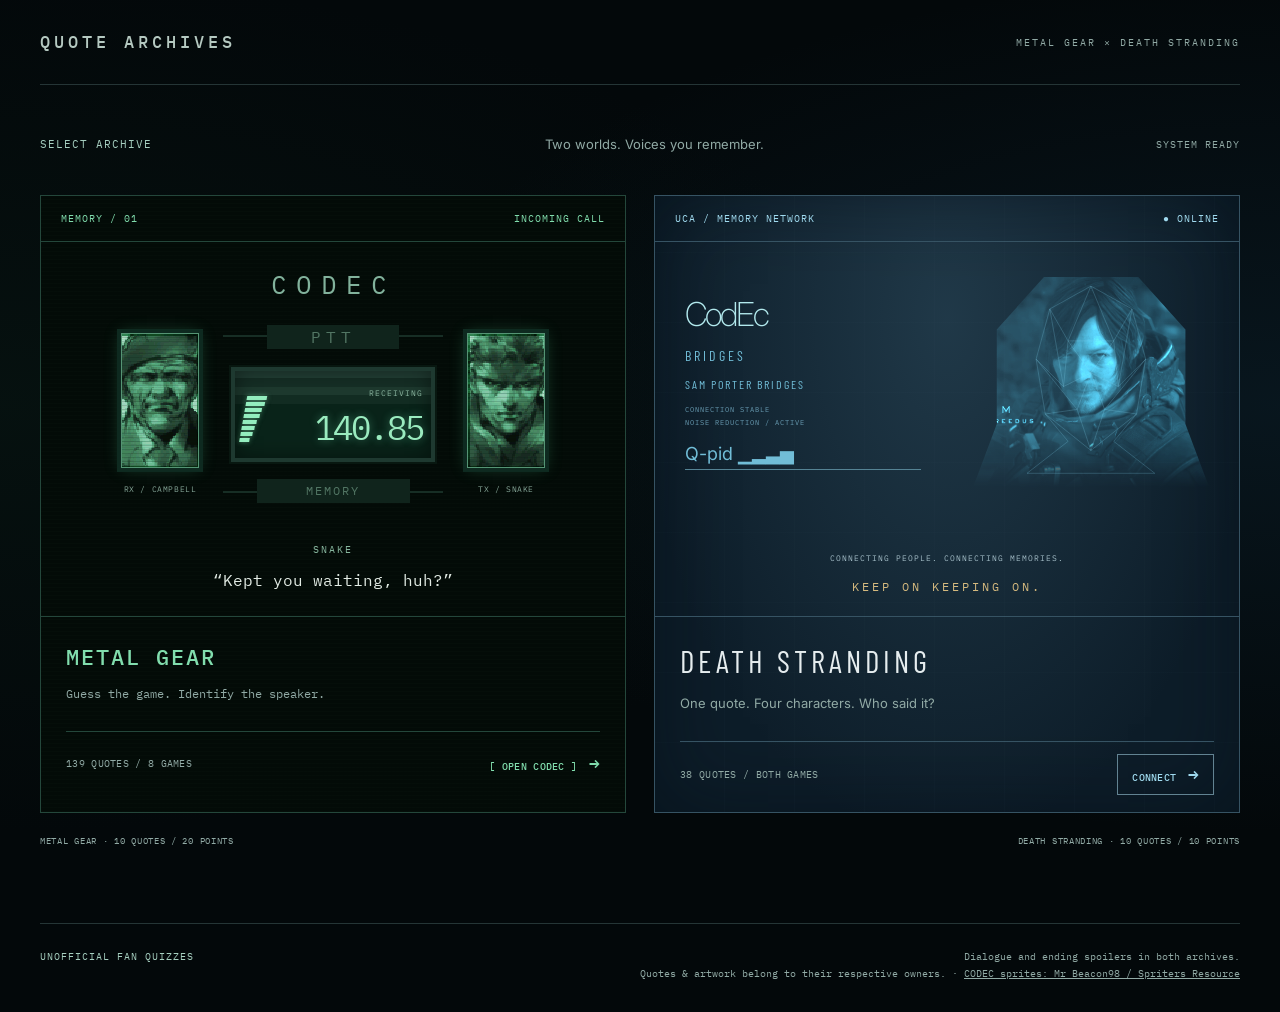
==== index.html @ 66cb231f "Publish latest quote quizzes" ====
<!doctype html><html lang="en"><head><meta charset="UTF-8"><meta name="viewport" content="width=device-width,initial-scale=1"><title>Metal Gear & Death Stranding — Quote Archives</title><meta name="description" content="Open the Metal Gear CODEC quiz or connect to the Death Stranding character quiz."><link rel="stylesheet" href="style.css"><link rel="stylesheet" href="menu.css"></head><body><div class="shell"><header><a class="brand" href="./">QUOTE ARCHIVES</a><span class="edition">METAL GEAR × DEATH STRANDING</span></header><main><div class="menu-heading"><span class="eyebrow">SELECT ARCHIVE</span><p>Two worlds. Voices you remember.</p><span class="session">SYSTEM READY</span></div><div class="archive-grid"><a class="archive-card metal" href="metal-gear.html" aria-label="Play the Metal Gear quote quiz"><div class="card-top"><span>MEMORY / 01</span><span>INCOMING CALL</span></div><div class="codec-title">CODEC</div><div class="menu-codec" aria-hidden="true"><div class="portrait-wrap"><div class="portrait campbell"></div><span>RX / CAMPBELL</span></div><div class="radio"><div class="radio-label">PTT</div><div class="frequency-screen"><div class="signal-level"><i></i><i></i><i></i><i></i><i></i><i></i><i></i><i></i></div><div class="frequency"><span>RECEIVING</span><strong>140.85</strong></div></div><div class="radio-label memory">MEMORY</div></div><div class="portrait-wrap"><div class="portrait snake"></div><span>TX / SNAKE</span></div></div><div class="codec-dialogue" aria-hidden="true"><span>SNAKE</span><p>“Kept you waiting, huh?”</p></div><div class="card-content"><h2>METAL GEAR</h2><p>Guess the game. Identify the speaker.</p><div class="card-bottom"><span>139 QUOTES / 8 GAMES</span><strong>[ OPEN CODEC ] <span aria-hidden="true">→</span></strong></div></div></a><a class="archive-card stranding" href="death-stranding.html" aria-label="Play the Death Stranding character quote quiz"><div class="card-top"><span>UCA / MEMORY NETWORK</span><span>● ONLINE</span></div><div class="bridges-interface menu-ds-codec" aria-hidden="true"><div class="menu-ds-readout"><strong>CodEc</strong><span>BRIDGES</span><b>SAM PORTER BRIDGES</b><small>CONNECTION STABLE<br>NOISE REDUCTION / ACTIVE</small><em>Q-pid ▁▂▃▅</em></div><div class="menu-projection"><img src="sam-porter-bridges.png" alt=""><svg viewBox="0 0 180 230"><path d="M90 10L45 35 30 90 40 150 65 180 20 215H160L115 180 140 150 150 90 135 35ZM90 10L65 70 45 35 60 120 30 90 75 145 40 150 90 190 140 150 105 145 150 90 120 120 135 35 115 70 90 10M65 70L115 70 90 105 65 70 60 120 90 105 75 145 90 190 105 145 90 105 120 120 115 70"/></svg></div></div><div class="strand-dialogue" aria-hidden="true"><span>CONNECTING PEOPLE. CONNECTING MEMORIES.</span><p>KEEP ON KEEPING ON.</p></div><div class="card-content"><h2>DEATH STRANDING</h2><p>One quote. Four characters. Who said it?</p><div class="card-bottom"><span>38 QUOTES / BOTH GAMES</span><strong>CONNECT <span aria-hidden="true">→</span></strong></div></div></a></div><div class="menu-footnote"><span>METAL GEAR · 10 QUOTES / 20 POINTS</span><span>DEATH STRANDING · 10 QUOTES / 10 POINTS</span></div></main><footer><span>UNOFFICIAL FAN QUIZZES</span><span>Dialogue and ending spoilers in both archives.<br>Quotes & artwork belong to their respective owners. · <a href="https://www.spriters-resource.com/playstation/mgs/asset/200918/">CODEC sprites: Mr_Beacon98 / Spriters Resource</a></span></footer></div><script src="button-audio.js"></script></body></html>
---- style.css ----
@import url('https://fonts.googleapis.com/css2?family=Barlow+Condensed:wght@500;600;700;800&family=IBM+Plex+Mono:wght@400;500;600&family=Inter:wght@400;500;600;700&display=swap');
:root{color-scheme:dark;--bg:#0b100e;--panel:#131d17;--line:#35432e;--ink:#f1f4e9;--muted:#a4af9c;--acid:#bbfa79}*{box-sizing:border-box}body{margin:0;background:var(--bg);color:var(--ink);font:16px Inter,Arial,sans-serif;background-image:linear-gradient(#ffffff02 1px,transparent 1px);background-size:100% 5px}.shell{max-width:1240px;margin:auto;padding:0 48px}header{height:100px;border-bottom:1px solid var(--line);display:flex;align-items:center;justify-content:space-between}.brand{display:flex;align-items:center;gap:12px;color:var(--ink);text-decoration:none;font:700 30px 'Barlow Condensed',sans-serif;letter-spacing:2px}.brand-icon{color:var(--acid);font-size:40px}.brand-sub{border-left:1px solid var(--line);padding-left:16px;margin-left:8px;font:12px 'IBM Plex Mono',monospace;letter-spacing:1px;max-width:90px}.edition,.eyebrow,.session,.panel-top,.panel-bottom,.classified,.status-title,.score-row>span,.choice-heading>span,footer{font-family:'IBM Plex Mono',monospace}.edition{color:var(--muted);font-size:12px;letter-spacing:1px}main{padding:38px 0 55px}.topline{display:flex;justify-content:space-between;font-size:12px;letter-spacing:1.5px}.eyebrow{color:var(--acid)}.session{color:var(--muted)}.heading{display:flex;justify-content:space-between;align-items:flex-end;margin:24px 0 35px}h1{font:600 clamp(38px,5vw,64px)/1 'Barlow Condensed',Impact,sans-serif;text-transform:uppercase;letter-spacing:-.6px;margin:0}h1 span{color:var(--acid)}.heading p{color:var(--muted);line-height:1.7;margin:0;font-size:15px}.play-layout{display:grid;grid-template-columns:1fr 235px;gap:24px}.transmission{border:1px solid #536545;background:linear-gradient(110deg,#1d2c20,#101912);position:relative}.panel-top,.panel-bottom{display:flex;justify-content:space-between;align-items:center;padding:16px 22px;color:var(--muted);font-size:11px;letter-spacing:1px}.panel-top{border-bottom:1px solid #ffffff12}.bars{color:var(--acid);letter-spacing:2px}.panel-bottom{border-top:1px solid #ffffff12;font-size:10px}.quote-area{padding:30px 34px 30px;min-height:252px;display:flex;flex-direction:column;justify-content:center}.quote-mark{font:68px/30px Georgia,serif;color:var(--acid);margin-top:12px}blockquote{font:500 clamp(26px,3vw,38px)/1.25 'Barlow Condensed',sans-serif;margin:15px 0 25px;max-width:650px}.classified{font-size:11px;color:var(--muted);letter-spacing:1.5px}.status{border-top:3px solid var(--acid);background:#151b13;padding:22px}.status-title{color:var(--muted);font-size:11px;letter-spacing:1px;margin-bottom:28px}.score-row{display:flex;justify-content:space-between;align-items:center;margin:18px 0}.score-row>span{font-size:12px;color:var(--muted)}.score-row strong{font:500 36px 'Barlow Condensed',sans-serif}.meter{height:4px;background:#38432f;margin-top:24px}.meter div{height:100%;width:0;background:var(--acid);transition:width .3s}.status p{font-size:13px;line-height:1.6;color:var(--muted);margin-top:20px}.guess-section{margin-top:32px}.choice-heading{display:flex;justify-content:space-between;align-items:center;margin-bottom:16px}h2{font-size:16px;font-weight:500;margin:0}.choice-heading>span{font-size:11px;color:var(--muted);letter-spacing:1px}.choices{display:grid;grid-template-columns:1fr 1fr;gap:12px}button{font:inherit;cursor:pointer}.choice{border:1px solid var(--line);background:#131812;color:var(--ink);text-align:left;padding:19px 20px;display:flex;align-items:center;gap:18px;min-height:76px}.choice .number{font:14px 'IBM Plex Mono',monospace;color:var(--muted);border:1px solid var(--line);padding:5px 8px}.choice .game-name{font-size:16px}.choice:hover:not(:disabled){border-color:var(--acid);background:#24341d}.choice:focus-visible,.next:focus-visible{outline:3px solid white;outline-offset:4px}.choice:disabled{cursor:default}.choice.correct{border-color:var(--acid);background:#24371b}.choice.correct .number{color:var(--acid);border-color:var(--acid)}.choice.wrong{border-color:#ea927f;background:#36231e}.choice.dimmed{opacity:.5}.reveal{margin-top:22px;background:#172014;border:1px solid #536545;padding:22px;display:grid;grid-template-columns:90px 1fr auto;gap:22px;align-items:center}.reveal[hidden],.summary[hidden]{display:none}.reveal img{width:90px;height:125px;object-fit:contain;background:#080c08}.result{font:12px 'IBM Plex Mono',monospace;color:var(--acid);letter-spacing:1px}.result.missed{color:#f3aa98}.reveal h3{margin:8px 0;font:600 27px 'Barlow Condensed',sans-serif}.reveal p{color:var(--muted);font-size:14px;margin:6px 0}.source{color:var(--muted);font-size:12px}.next{background:var(--acid);color:#14200f;border:0;padding:15px 20px;font-weight:600}.next:hover{background:#d7ffaf}.summary{padding:35px;border:1px solid var(--acid);margin-top:24px;text-align:center}.summary h2{font:600 46px 'Barlow Condensed',sans-serif}.summary p{color:var(--muted)}footer{border-top:1px solid var(--line);padding:24px 0 30px;display:flex;justify-content:space-between;gap:20px;font-size:10px;color:var(--muted);line-height:1.7}footer>span:first-child{color:var(--acid);letter-spacing:1px}footer>span:last-child{text-align:right}@media(max-width:760px){.shell{padding:0 20px}header{height:80px}.edition{display:none}.heading{display:block}.heading p{margin-top:15px}.play-layout{grid-template-columns:1fr}.status{display:flex;flex-wrap:wrap;gap:15px;align-items:center;padding:16px}.status-title{margin:0;width:100%;}.score-row{margin:0;gap:12px}.score-row strong{font-size:25px}.status p,.meter{display:none}.quote-area{min-height:220px;padding:25px}.choices{grid-template-columns:1fr}.choice{min-height:65px}.reveal{grid-template-columns:75px 1fr;gap:16px}.reveal img{width:75px;height:105px}.next{grid-column:1/-1;width:100%}footer{flex-direction:column}footer>span:last-child{text-align:left}.panel-bottom{font-size:9px}.session{letter-spacing:0}.heading h1{font-size:44px}}@media(prefers-reduced-motion:reduce){*{transition:none!important}}
blockquote.long-quote{font-size:clamp(24px,2.5vw,30px);line-height:1.4}

header nav a{color:var(--muted);text-decoration:none}header nav a:hover{color:var(--acid)}header nav a:focus-visible{outline:2px solid var(--acid);outline-offset:5px}@media(max-width:760px){header nav.edition{display:block;font-size:10px;max-width:110px;text-align:right;line-height:1.8}.brand-sub{display:none}}
---- menu.css ----
.portrait-wrap{display:flex;flex-direction:column;align-items:center;gap:16px}.portrait-wrap>span{font-size:10px;letter-spacing:2px;color:#658876}.portrait{width:104px;height:180px;background-image:url('codec-portraits.png');background-size:5262px 4654px;image-rendering:pixelated;border:1px solid #559474;outline:4px solid #0e2a20;box-shadow:0 0 16px #5de09d40;position:relative}.portrait::after{content:'';position:absolute;inset:0;background:repeating-linear-gradient(transparent 0px,transparent 3px,#001a0c55 4px);pointer-events:none}.portrait.snake{background-position:-72px -348px}.portrait.campbell{background-position:-774px -88px}
.radio{position:relative;border-top:2px solid #172e25;border-bottom:2px solid #172e25;padding:0 15px}.radio-label{text-align:center;background:#10241c;color:#527664;font-size:19px;letter-spacing:7px;width:65%;margin:-14px auto 24px;line-height:26px}.radio-label.memory{font-size:15px;letter-spacing:3px;margin:20px auto -14px}.frequency-screen{min-height:115px;border:5px solid #1e3930;outline:2px solid #081710;background:linear-gradient(#223f35 0 8%,#152e25 8% 18%,#1d392e 18% 28%,#122c22 28% 38%,#092319 38%);display:flex;align-items:flex-end;gap:15px;padding:15px 12px;box-shadow:inset 0 0 20px #0007}.frequency{flex:1;text-align:right}.frequency>span{display:block;font-size:10px;color:#88b39d;letter-spacing:2px;margin-bottom:12px}.frequency strong{font:400 clamp(29px,4.4vw,46px)/1 'IBM Plex Mono',monospace;color:#9aebbf;text-shadow:0 0 8px #72eeb76b;letter-spacing:-3px}.signal-level{display:flex;flex-direction:column;gap:3px;width:30px;transform:skew(-10deg);padding-bottom:2px}.signal-level i{height:6px;background:#94eebf;box-shadow:0 0 5px #81e0ae80}.signal-level i:nth-child(2){width:93%}.signal-level i:nth-child(3){width:86%}.signal-level i:nth-child(4){width:79%}.signal-level i:nth-child(5){width:72%}.signal-level i:nth-child(6){width:65%}.signal-level i:nth-child(7){width:58%}.signal-level i:nth-child(8){width:51%}

:root{--bg:#03080a;--line:#253536;--muted:#91aaa5;--acid:#a6cfc0}body{background:radial-gradient(ellipse at 0% 40%,#10332435,transparent 50%),radial-gradient(ellipse at 100% 40%,#1c4b6935,transparent 50%),#03080a}.shell{max-width:1360px;padding:0 40px}header{height:85px}.brand{font:500 17px 'IBM Plex Mono',monospace;letter-spacing:4px;color:#b5c9c1}.edition{font-size:10px;letter-spacing:2px}.menu-heading{display:flex;align-items:center;justify-content:space-between;gap:18px;margin:0 0 30px;font:11px 'IBM Plex Mono',monospace;letter-spacing:1px}.menu-heading p{color:var(--muted);font:13px Inter,sans-serif;letter-spacing:0}.session{font-size:10px}.archive-grid{display:grid;grid-template-columns:1fr 1fr;gap:28px}.archive-card{display:block;min-width:0;text-decoration:none;color:var(--ink);border:1px solid var(--card-line);background:var(--card-bg);position:relative;overflow:hidden;transition:border-color .2s,box-shadow .2s;--accent:#81ddad;--card-line:#24473b;--card-bg:#030b07}.archive-card:hover{border-color:var(--accent);box-shadow:0 0 30px #81ddad15}.archive-card:focus-visible{outline:3px solid white;outline-offset:5px}.card-top{display:flex;justify-content:space-between;gap:8px;padding:16px 20px;font:10px 'IBM Plex Mono',monospace;letter-spacing:1px;color:var(--accent);border-bottom:1px solid var(--card-line)}.metal{font-family:'IBM Plex Mono',monospace;background-image:repeating-linear-gradient(0deg,#90efb503 0,#90efb503 1px,transparent 1px,transparent 4px)}.codec-title{text-align:center;font:400 26px 'IBM Plex Mono',monospace;letter-spacing:9px;color:#82b29c;padding-top:25px}.menu-codec{display:grid;grid-template-columns:78px minmax(140px,220px) 78px;justify-content:center;gap:24px;align-items:center;padding:32px 20px 28px}.portrait{width:78px;height:135px;background-size:3946.5px 3490.5px}.portrait.snake{background-position:-54px -261px}.portrait.campbell{background-position:-580.5px -66px}.portrait-wrap>span{font-size:8px;letter-spacing:.6px;white-space:nowrap;color:#86a698}.radio{padding:0 8px;min-width:0}.radio-label{font-size:16px;letter-spacing:5px;margin:-12px auto 18px;line-height:24px}.radio-label.memory{font-size:12px;letter-spacing:2px;margin:17px auto -12px;width:75%}.frequency-screen{min-height:95px;border-width:4px;gap:8px;padding:14px 8px}.frequency{min-width:0}.frequency>span{font-size:8px;letter-spacing:1px}.frequency strong{font-size:34px;letter-spacing:-2px}.signal-level{gap:2px;width:20px}.signal-level i{height:4px}.codec-dialogue{text-align:center;min-height:94px;padding:15px 20px 20px}.codec-dialogue>span{font-size:10px;letter-spacing:2px;color:#87b69e}.codec-dialogue p{font-size:16px;color:#e2ebe4;line-height:1.7;margin:10px 0 0}.card-content{padding:25px;border-top:1px solid var(--card-line)}.card-content h2{font:500 22px 'IBM Plex Mono',monospace;letter-spacing:2px;margin:0 0 13px;color:var(--accent)}.card-content p{color:var(--muted);font-size:12px;margin:0 0 27px;line-height:1.7}.card-bottom{display:flex;justify-content:space-between;align-items:center;gap:10px;border-top:1px solid var(--card-line);padding-top:20px;font:10px 'IBM Plex Mono',monospace;letter-spacing:.3px}.card-bottom>span{color:var(--muted)}.card-bottom strong{color:var(--accent);font-weight:500}.card-bottom strong>span{font-size:18px;margin-left:5px}.stranding{--accent:#a0daef;--card-line:#365363;--card-bg:#0d1d29;background-image:radial-gradient(ellipse at 50% 20%,#3c627766,transparent 75%);box-shadow:inset 0 0 80px #020a1277}.stranding:before{content:'';position:absolute;inset:0;pointer-events:none;background:repeating-linear-gradient(90deg,transparent 0,transparent 69px,#93cee806 70px),repeating-linear-gradient(0deg,transparent 0,transparent 69px,#93cee806 70px)}.stranding:hover{box-shadow:0 0 30px #84c5ed20}.bridges-interface{height:254px;position:relative;padding:20px 20px 0}.bridge-seal{display:flex;flex-direction:column;align-items:center;position:relative;z-index:1}.bridge-seal svg{width:90px;height:68px;fill:none;stroke:#d5e2e5;stroke-width:1.3}.bridge-seal>span{font:400 32px 'Barlow Condensed',sans-serif;letter-spacing:9px;color:#eaf1f1;padding-left:9px}.bridge-seal small{font:7px 'IBM Plex Mono',monospace;letter-spacing:1.5px;color:#b2c2c9;margin-top:7px}.chiral-map{position:absolute;left:15px;right:15px;bottom:0}.chiral-map svg{width:100%;height:120px;fill:none}.contours{stroke:#6bacc42b;stroke-width:1}.route{stroke:#85d7f4;stroke-width:1;stroke-dasharray:3 4}.nodes{stroke:#87d3ef;stroke-width:1;fill:#153747}.chiral-map>span{display:block;text-align:center;font:8px 'IBM Plex Mono',monospace;letter-spacing:1px;color:#8fc1d5}.strand-dialogue{min-height:94px;padding:23px 20px 20px;text-align:center}.strand-dialogue>span{font:8px 'IBM Plex Mono',monospace;letter-spacing:1px;color:#a4bdc7}.strand-dialogue p{font:12px 'IBM Plex Mono',monospace;letter-spacing:3px;color:#d5b97e;margin:14px 0 0}.stranding .card-content h2{font:400 31px 'Barlow Condensed',sans-serif;letter-spacing:4px;color:#e6edef}.stranding .card-content p{font-family:Inter,sans-serif;font-size:13px}.stranding .card-bottom strong{border:1px solid #628392;padding:8px 14px;margin:-8px 0}.menu-footnote{display:flex;justify-content:space-between;gap:20px;color:var(--muted);font:9px 'IBM Plex Mono',monospace;letter-spacing:.7px;padding:22px 0}footer a{color:var(--muted)}
@media(max-width:1100px) and (min-width:821px){.menu-codec{gap:12px;grid-template-columns:62px minmax(120px,1fr) 62px;padding-left:14px;padding-right:14px}.portrait{width:62.4px;height:108px;background-size:3157.2px 2792.4px}.portrait.snake{background-position:-43.2px -208.8px}.portrait.campbell{background-position:-464.4px -52.8px}.frequency strong{font-size:28px}.signal-level{width:14px}.card-content{padding:22px 18px}.card-bottom{font-size:9px}.bridges-interface{height:227px}.stranding .card-content h2{font-size:27px}}
@media(max-width:820px){.archive-grid{grid-template-columns:1fr;max-width:620px;margin:auto}.shell{padding:0 20px}.menu-heading p{display:none}.menu-heading{margin-bottom:25px}.menu-footnote{flex-direction:column;max-width:620px;margin:auto;gap:12px}.brand{font-size:14px;letter-spacing:2px}.edition{display:block;font-size:8px;letter-spacing:.7px;max-width:130px;text-align:right;line-height:1.8}}
@media(max-width:460px){.menu-codec{grid-template-columns:62px minmax(120px,1fr) 62px;gap:11px;padding-left:13px;padding-right:13px}.portrait{width:62.4px;height:108px;background-size:3157.2px 2792.4px}.portrait.snake{background-position:-43.2px -208.8px}.portrait.campbell{background-position:-464.4px -52.8px}.portrait-wrap>span{font-size:7px;letter-spacing:0}.frequency strong{font-size:25px}.frequency-screen{gap:4px;padding:12px 5px}.signal-level{width:11px}.frequency>span{font-size:7px;letter-spacing:0}.radio{padding:0 5px}.radio-label.memory{font-size:10px}.codec-dialogue p{font-size:14px}.card-top{padding:15px;font-size:9px}.card-content{padding:22px 16px}.card-bottom{font-size:8px}.card-content h2{font-size:20px}.stranding .card-content h2{font-size:27px}.bridges-interface{height:227px}}
@media(max-width:360px){.menu-codec{gap:6px;grid-template-columns:53px minmax(110px,1fr) 53px}.portrait{width:52px;height:90px;background-size:2631px 2327px}.portrait.snake{background-position:-36px -174px}.portrait.campbell{background-position:-387px -44px}.frequency strong{font-size:24px}.card-bottom{flex-wrap:wrap;gap:18px}}

@media(min-width:1101px){.bridges-interface{height:280px}}

.menu-ds-codec{display:flex;align-items:center;justify-content:space-between;gap:12px;padding:20px 30px}.menu-ds-readout{display:flex;flex-direction:column;gap:13px;width:45%;color:#71bdd7}.menu-ds-readout strong{font:200 33px Inter,sans-serif;color:#b2e9ed;letter-spacing:-2px}.menu-ds-readout>span{font:14px Barlow Condensed,sans-serif;letter-spacing:3px}.menu-ds-readout>b{font:12px Barlow Condensed,sans-serif;letter-spacing:2px;font-weight:400}.menu-ds-readout small{font:7px/1.8 IBM Plex Mono,monospace;letter-spacing:1px;color:#689bb2}.menu-ds-readout em{font:18px Inter,sans-serif;border-bottom:1px solid #558394;padding-bottom:5px}.menu-projection{position:relative;width:45%;height:210px}.menu-projection img{width:100%;height:100%;object-fit:cover;object-position:65% 25%;filter:grayscale(1) sepia(1) hue-rotate(150deg) saturate(2.8);mix-blend-mode:screen;clip-path:polygon(30% 0,70% 0,90% 25%,90% 70%,100% 100%,0 100%,10% 70%,10% 25%);mask-image:linear-gradient(#000 70%,transparent)}.menu-projection svg{position:absolute;inset:0;width:100%;height:100%;fill:none;stroke:#8edfff77;stroke-width:.5;pointer-events:none}@media(max-width:460px){.menu-ds-codec{padding:15px 18px}.menu-projection{height:180px}.menu-ds-readout strong{font-size:29px}.menu-ds-readout>b{font-size:10px;letter-spacing:1px}}
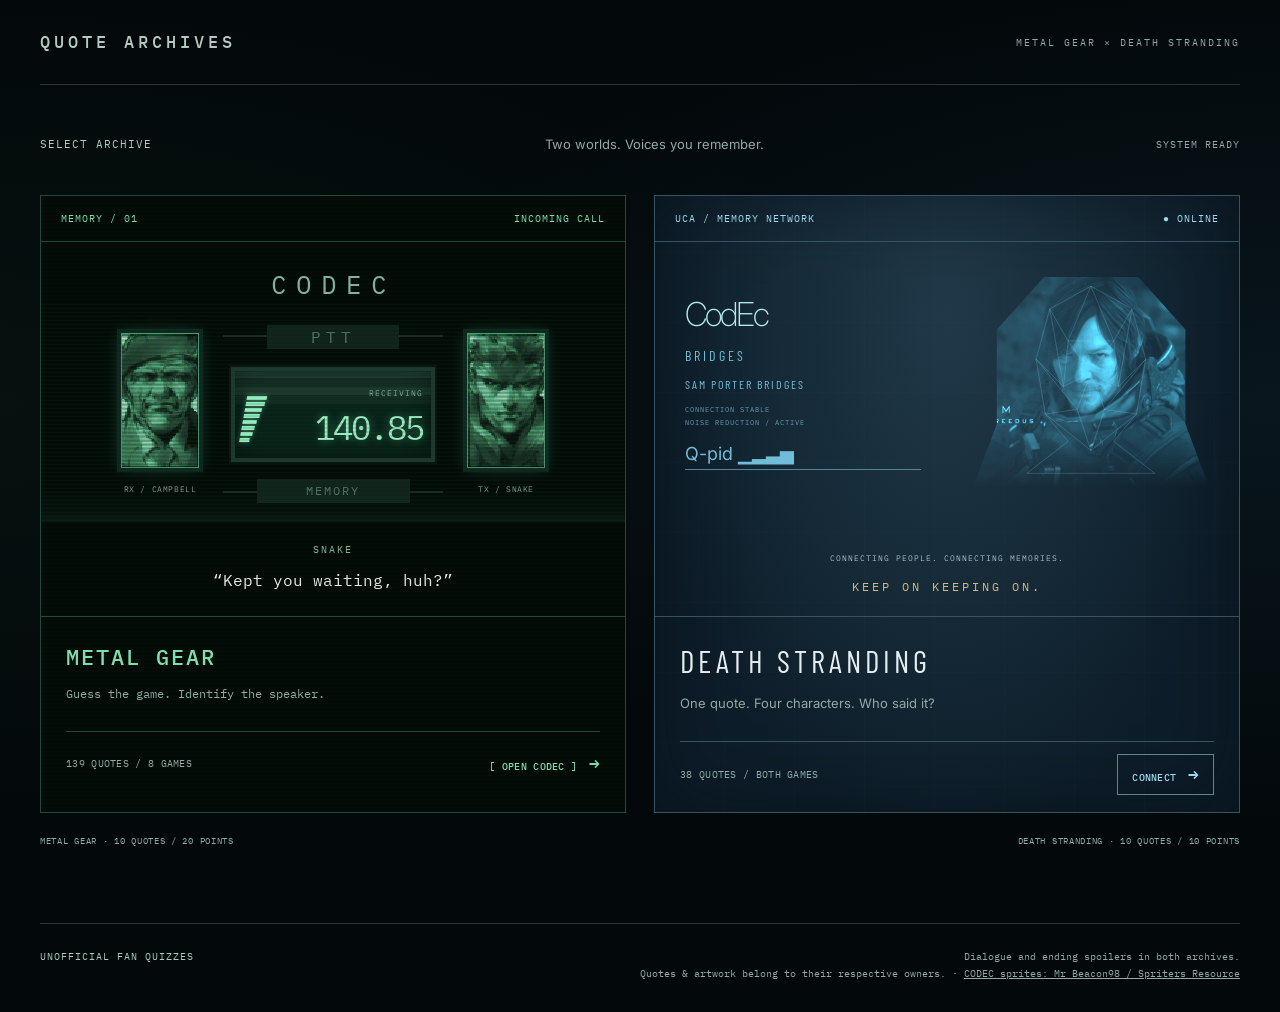
==== commit 84d2a01d: "Refresh cached codec animation styles" ====
--- a/index.html
+++ b/index.html
@@ -1 +1 @@
-<!doctype html><html lang="en"><head><meta charset="UTF-8"><meta name="viewport" content="width=device-width,initial-scale=1"><title>Metal Gear & Death Stranding — Quote Archives</title><meta name="description" content="Open the Metal Gear CODEC quiz or connect to the Death Stranding character quiz."><link rel="stylesheet" href="style.css"><link rel="stylesheet" href="menu.css"></head><body><div class="shell"><header><a class="brand" href="./">QUOTE ARCHIVES</a><span class="edition">METAL GEAR × DEATH STRANDING</span></header><main><div class="menu-heading"><span class="eyebrow">SELECT ARCHIVE</span><p>Two worlds. Voices you remember.</p><span class="session">SYSTEM READY</span></div><div class="archive-grid"><a class="archive-card metal" href="metal-gear.html" aria-label="Play the Metal Gear quote quiz"><div class="card-top"><span>MEMORY / 01</span><span>INCOMING CALL</span></div><div class="codec-title">CODEC</div><div class="menu-codec" aria-hidden="true"><div class="portrait-wrap"><div class="portrait campbell"></div><span>RX / CAMPBELL</span></div><div class="radio"><div class="radio-label">PTT</div><div class="frequency-screen"><div class="signal-level"><i></i><i></i><i></i><i></i><i></i><i></i><i></i><i></i></div><div class="frequency"><span>RECEIVING</span><strong>140.85</strong></div></div><div class="radio-label memory">MEMORY</div></div><div class="portrait-wrap"><div class="portrait snake"></div><span>TX / SNAKE</span></div></div><div class="codec-dialogue" aria-hidden="true"><span>SNAKE</span><p>“Kept you waiting, huh?”</p></div><div class="card-content"><h2>METAL GEAR</h2><p>Guess the game. Identify the speaker.</p><div class="card-bottom"><span>139 QUOTES / 8 GAMES</span><strong>[ OPEN CODEC ] <span aria-hidden="true">→</span></strong></div></div></a><a class="archive-card stranding" href="death-stranding.html" aria-label="Play the Death Stranding character quote quiz"><div class="card-top"><span>UCA / MEMORY NETWORK</span><span>● ONLINE</span></div><div class="bridges-interface menu-ds-codec" aria-hidden="true"><div class="menu-ds-readout"><strong>CodEc</strong><span>BRIDGES</span><b>SAM PORTER BRIDGES</b><small>CONNECTION STABLE<br>NOISE REDUCTION / ACTIVE</small><em>Q-pid ▁▂▃▅</em></div><div class="menu-projection"><img src="sam-porter-bridges.png" alt=""><svg viewBox="0 0 180 230"><path d="M90 10L45 35 30 90 40 150 65 180 20 215H160L115 180 140 150 150 90 135 35ZM90 10L65 70 45 35 60 120 30 90 75 145 40 150 90 190 140 150 105 145 150 90 120 120 135 35 115 70 90 10M65 70L115 70 90 105 65 70 60 120 90 105 75 145 90 190 105 145 90 105 120 120 115 70"/></svg></div></div><div class="strand-dialogue" aria-hidden="true"><span>CONNECTING PEOPLE. CONNECTING MEMORIES.</span><p>KEEP ON KEEPING ON.</p></div><div class="card-content"><h2>DEATH STRANDING</h2><p>One quote. Four characters. Who said it?</p><div class="card-bottom"><span>38 QUOTES / BOTH GAMES</span><strong>CONNECT <span aria-hidden="true">→</span></strong></div></div></a></div><div class="menu-footnote"><span>METAL GEAR · 10 QUOTES / 20 POINTS</span><span>DEATH STRANDING · 10 QUOTES / 10 POINTS</span></div></main><footer><span>UNOFFICIAL FAN QUIZZES</span><span>Dialogue and ending spoilers in both archives.<br>Quotes & artwork belong to their respective owners. · <a href="https://www.spriters-resource.com/playstation/mgs/asset/200918/">CODEC sprites: Mr_Beacon98 / Spriters Resource</a></span></footer></div><script src="button-audio.js"></script></body></html>+<!doctype html><html lang="en"><head><meta charset="UTF-8"><meta name="viewport" content="width=device-width,initial-scale=1"><title>Metal Gear & Death Stranding — Quote Archives</title><meta name="description" content="Open the Metal Gear CODEC quiz or connect to the Death Stranding character quiz."><link rel="stylesheet" href="style.css"><link rel="stylesheet" href="menu.css?v=23"></head><body><div class="shell"><header><a class="brand" href="./">QUOTE ARCHIVES</a><span class="edition">METAL GEAR × DEATH STRANDING</span></header><main><div class="menu-heading"><span class="eyebrow">SELECT ARCHIVE</span><p>Two worlds. Voices you remember.</p><span class="session">SYSTEM READY</span></div><div class="archive-grid"><a class="archive-card metal" href="metal-gear.html" aria-label="Play the Metal Gear quote quiz"><div class="card-top"><span>MEMORY / 01</span><span>INCOMING CALL</span></div><div class="codec-title">CODEC</div><div class="menu-codec" aria-hidden="true"><div class="portrait-wrap"><div class="portrait campbell"></div><span>RX / CAMPBELL</span></div><div class="radio"><div class="radio-label">PTT</div><div class="frequency-screen"><div class="signal-level"><i></i><i></i><i></i><i></i><i></i><i></i><i></i><i></i></div><div class="frequency"><span>RECEIVING</span><strong>140.85</strong></div></div><div class="radio-label memory">MEMORY</div></div><div class="portrait-wrap"><div class="portrait snake"></div><span>TX / SNAKE</span></div></div><div class="codec-dialogue" aria-hidden="true"><span>SNAKE</span><p>“Kept you waiting, huh?”</p></div><div class="card-content"><h2>METAL GEAR</h2><p>Guess the game. Identify the speaker.</p><div class="card-bottom"><span>139 QUOTES / 8 GAMES</span><strong>[ OPEN CODEC ] <span aria-hidden="true">→</span></strong></div></div></a><a class="archive-card stranding" href="death-stranding.html" aria-label="Play the Death Stranding character quote quiz"><div class="card-top"><span>UCA / MEMORY NETWORK</span><span>● ONLINE</span></div><div class="bridges-interface menu-ds-codec" aria-hidden="true"><div class="menu-ds-readout"><strong>CodEc</strong><span>BRIDGES</span><b>SAM PORTER BRIDGES</b><small>CONNECTION STABLE<br>NOISE REDUCTION / ACTIVE</small><em>Q-pid ▁▂▃▅</em></div><div class="menu-projection"><img src="sam-porter-bridges.png" alt=""><svg viewBox="0 0 180 230"><path d="M90 10L45 35 30 90 40 150 65 180 20 215H160L115 180 140 150 150 90 135 35ZM90 10L65 70 45 35 60 120 30 90 75 145 40 150 90 190 140 150 105 145 150 90 120 120 135 35 115 70 90 10M65 70L115 70 90 105 65 70 60 120 90 105 75 145 90 190 105 145 90 105 120 120 115 70"/></svg></div></div><div class="strand-dialogue" aria-hidden="true"><span>CONNECTING PEOPLE. CONNECTING MEMORIES.</span><p>KEEP ON KEEPING ON.</p></div><div class="card-content"><h2>DEATH STRANDING</h2><p>One quote. Four characters. Who said it?</p><div class="card-bottom"><span>38 QUOTES / BOTH GAMES</span><strong>CONNECT <span aria-hidden="true">→</span></strong></div></div></a></div><div class="menu-footnote"><span>METAL GEAR · 10 QUOTES / 20 POINTS</span><span>DEATH STRANDING · 10 QUOTES / 10 POINTS</span></div></main><footer><span>UNOFFICIAL FAN QUIZZES</span><span>Dialogue and ending spoilers in both archives.<br>Quotes & artwork belong to their respective owners. · <a href="https://www.spriters-resource.com/playstation/mgs/asset/200918/">CODEC sprites: Mr_Beacon98 / Spriters Resource</a></span></footer></div><script src="button-audio.js"></script></body></html>
--- a/menu.css
+++ b/menu.css
@@ -10,3 +10,14 @@
 @media(min-width:1101px){.bridges-interface{height:280px}}
 
 .menu-ds-codec{display:flex;align-items:center;justify-content:space-between;gap:12px;padding:20px 30px}.menu-ds-readout{display:flex;flex-direction:column;gap:13px;width:45%;color:#71bdd7}.menu-ds-readout strong{font:200 33px Inter,sans-serif;color:#b2e9ed;letter-spacing:-2px}.menu-ds-readout>span{font:14px Barlow Condensed,sans-serif;letter-spacing:3px}.menu-ds-readout>b{font:12px Barlow Condensed,sans-serif;letter-spacing:2px;font-weight:400}.menu-ds-readout small{font:7px/1.8 IBM Plex Mono,monospace;letter-spacing:1px;color:#689bb2}.menu-ds-readout em{font:18px Inter,sans-serif;border-bottom:1px solid #558394;padding-bottom:5px}.menu-projection{position:relative;width:45%;height:210px}.menu-projection img{width:100%;height:100%;object-fit:cover;object-position:65% 25%;filter:grayscale(1) sepia(1) hue-rotate(150deg) saturate(2.8);mix-blend-mode:screen;clip-path:polygon(30% 0,70% 0,90% 25%,90% 70%,100% 100%,0 100%,10% 70%,10% 25%);mask-image:linear-gradient(#000 70%,transparent)}.menu-projection svg{position:absolute;inset:0;width:100%;height:100%;fill:none;stroke:#8edfff77;stroke-width:.5;pointer-events:none}@media(max-width:460px){.menu-ds-codec{padding:15px 18px}.menu-projection{height:180px}.menu-ds-readout strong{font-size:29px}.menu-ds-readout>b{font-size:10px;letter-spacing:1px}}
+/* CRT raster and a slow rolling refresh band across the codec call. */
+.codec-unit,.menu-codec{position:relative;isolation:isolate}
+.codec-unit::after,.menu-codec::after{content:'';position:absolute;inset:0;z-index:3;pointer-events:none;background:repeating-linear-gradient(to bottom,transparent 0px,transparent 2px,#00180c38 3px,#94eebf0c 4px);background-size:100% 4px;animation:codec-raster-drift 1s linear infinite}
+.codec-unit::before,.menu-codec::before{content:'';position:absolute;inset:0;z-index:4;pointer-events:none;background:linear-gradient(to bottom,transparent 0%,transparent 42%,#94eebf06 46%,#94eebf16 50%,#00140d22 53%,transparent 58%,transparent 100%);background-size:100% 250%;background-position:0 180%;animation:codec-refresh-roll 7s linear infinite}
+@keyframes codec-raster-drift{to{background-position:0 4px}}
+@keyframes codec-refresh-roll{to{background-position:0 -80%}}
+@media(prefers-reduced-motion:reduce){.codec-unit::after,.menu-codec::after{animation:none}.codec-unit::before,.menu-codec::before{display:none}}
+.portrait::after{background:repeating-linear-gradient(to bottom,transparent 0px,transparent 2px,#001a0c66 3px,#9aebbf12 4px);background-size:100% 4px;animation:codec-portrait-raster .75s linear infinite}
+.portrait.snake::after{animation-delay:-.35s}
+@keyframes codec-portrait-raster{to{background-position:0 4px}}
+@media(prefers-reduced-motion:reduce){.portrait::after{animation:none}}
